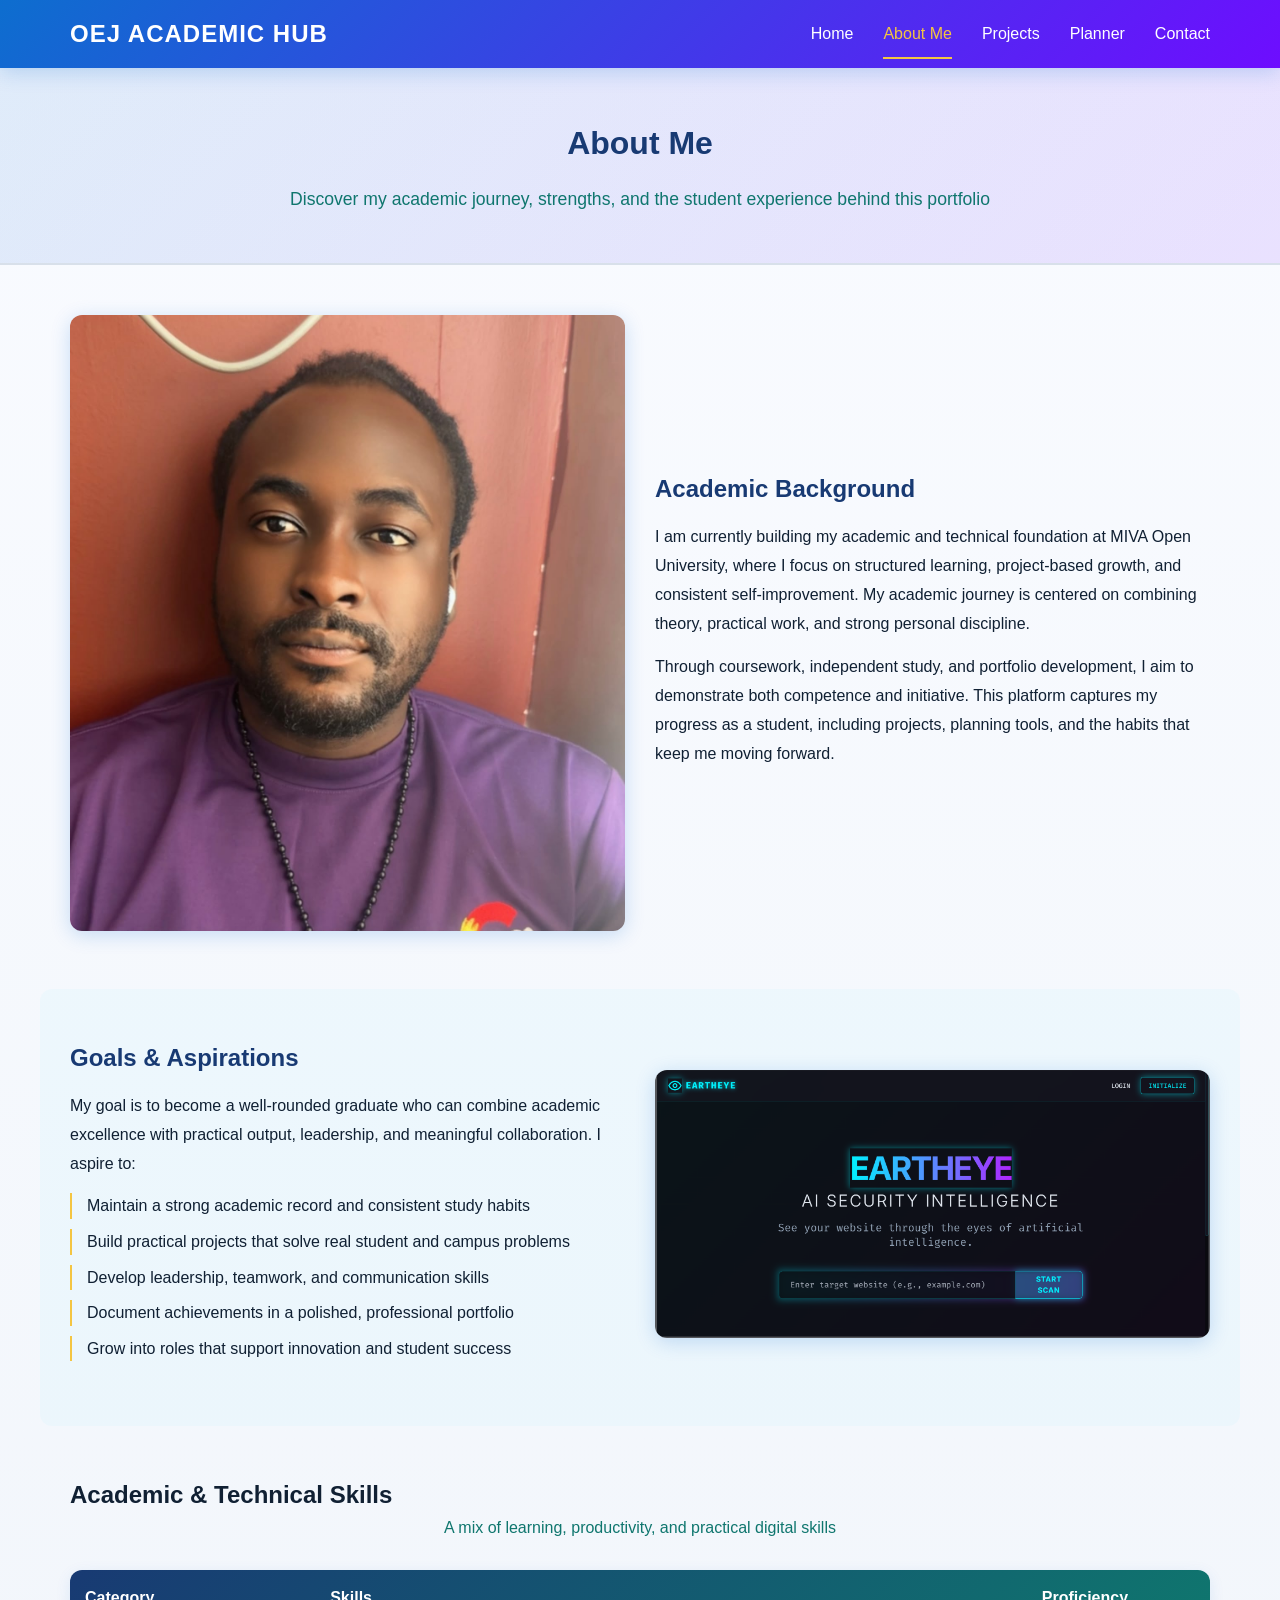
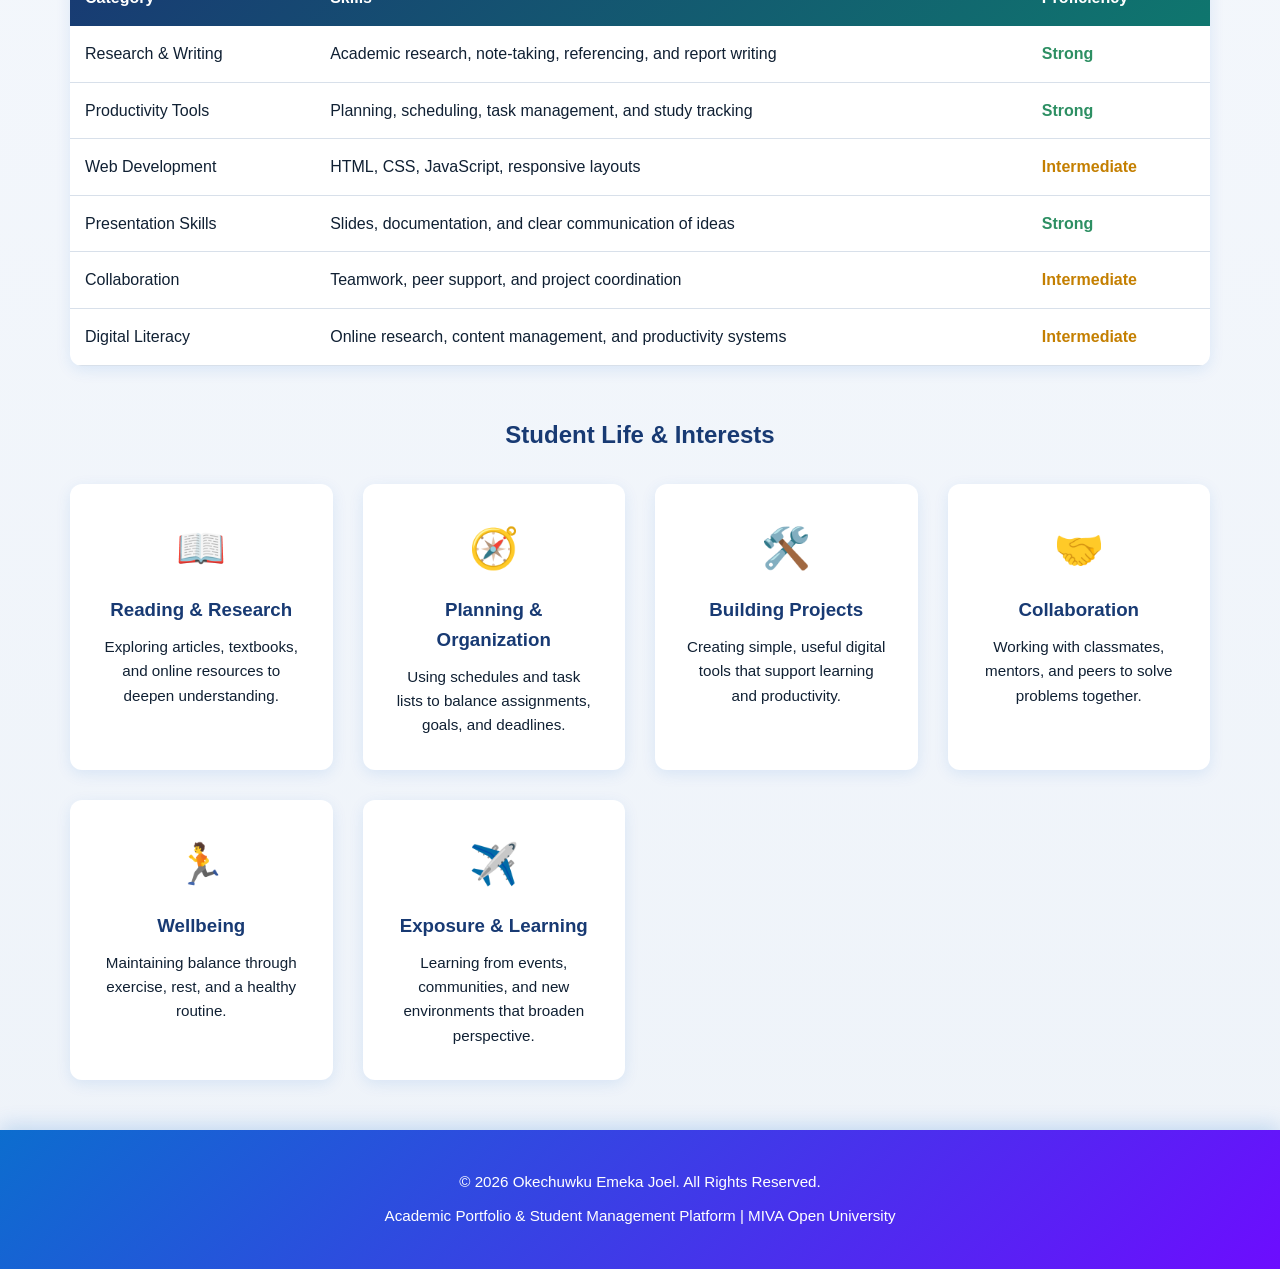
==== about.html @ 058bc2bf "Refactor portfolio into academic student hub" ====
<!DOCTYPE html>
<html lang="en">
<head>
    <!-- Meta tags for character encoding and viewport responsiveness -->
    <meta charset="UTF-8">
    <meta name="viewport" content="width=device-width, initial-scale=1.0">
    <title>About Me | Okechuwku Emeka Joel</title>
    
    <!-- Link to external CSS stylesheet -->
    <link rel="stylesheet" href="css/style.css">
</head>
<body>
    <!-- Navigation bar with links to all pages -->
    <nav class="navbar">
        <div class="nav-container">
            <!-- Logo/Brand name -->
            <div class="nav-logo">
                <a href="index.html">OEJ Academic Hub</a>
            </div>
            
            <!-- Navigation menu items -->
            <ul class="nav-menu">
                <li class="nav-item">
                    <a href="index.html" class="nav-link">Home</a>
                </li>
                <li class="nav-item">
                    <a href="about.html" class="nav-link active">About Me</a>
                </li>
                <li class="nav-item">
                    <a href="projects.html" class="nav-link">Projects</a>
                </li>
                <li class="nav-item">
                    <a href="planner.html" class="nav-link">Planner</a>
                </li>
                <li class="nav-item">
                    <a href="contact.html" class="nav-link">Contact</a>
                </li>
            </ul>
        </div>
    </nav>

    <!-- Main content area -->
    <main>
        <!-- Page title section -->
        <section class="page-header">
            <h1>About Me</h1>
            <p>Discover my academic journey, strengths, and the student experience behind this portfolio</p>
        </section>

        <!-- Educational background section -->
        <section class="about-section">
            <div class="about-container">
                <!-- Left column with image -->
                <div class="about-image-column">
                    <img src="Images/profile.jpg" alt="Okechuwku Emeka Joel" class="about-image">
                </div>
                
                <!-- Right column with text content -->
                <div class="about-text-column">
                    <h2>Academic Background</h2>
                    <p>
                        I am currently building my academic and technical foundation at MIVA Open University, 
                        where I focus on structured learning, project-based growth, and consistent self-improvement. 
                        My academic journey is centered on combining theory, practical work, and strong personal discipline.
                    </p>
                    <p>
                        Through coursework, independent study, and portfolio development, I aim to demonstrate both 
                        competence and initiative. This platform captures my progress as a student, including projects, 
                        planning tools, and the habits that keep me moving forward.
                    </p>
                </div>
            </div>
        </section>

        <!-- Career aspirations section -->
        <section class="about-section alternate">
            <div class="about-container">
                <div class="about-text-column">
                    <h2>Goals & Aspirations</h2>
                    <p>
                        My goal is to become a well-rounded graduate who can combine academic excellence with practical 
                        output, leadership, and meaningful collaboration. I aspire to:
                    </p>
                    <ul class="aspirations-list">
                        <li>Maintain a strong academic record and consistent study habits</li>
                        <li>Build practical projects that solve real student and campus problems</li>
                        <li>Develop leadership, teamwork, and communication skills</li>
                        <li>Document achievements in a polished, professional portfolio</li>
                        <li>Grow into roles that support innovation and student success</li>
                    </ul>
                </div>
                
                <div class="about-image-column">
                    <img src="Images/eartheye.jpg" alt="Portfolio and project focus" class="about-image">
                </div>
            </div>
        </section>

        <!-- Technical skills section with table -->
        <section class="skills-section">
            <h2>Academic & Technical Skills</h2>
            <p class="section-subtitle">A mix of learning, productivity, and practical digital skills</p>
            
            <!-- Skills table using semantic HTML -->
            <table class="skills-table">
                <thead>
                    <tr>
                        <th>Category</th>
                        <th>Skills</th>
                        <th>Proficiency</th>
                    </tr>
                </thead>
                <tbody>
                    <tr>
                        <td>Research & Writing</td>
                        <td>Academic research, note-taking, referencing, and report writing</td>
                        <td class="proficiency-advanced">Strong</td>
                    </tr>
                    <tr>
                        <td>Productivity Tools</td>
                        <td>Planning, scheduling, task management, and study tracking</td>
                        <td class="proficiency-advanced">Strong</td>
                    </tr>
                    <tr>
                        <td>Web Development</td>
                        <td>HTML, CSS, JavaScript, responsive layouts</td>
                        <td class="proficiency-intermediate">Intermediate</td>
                    </tr>
                    <tr>
                        <td>Presentation Skills</td>
                        <td>Slides, documentation, and clear communication of ideas</td>
                        <td class="proficiency-advanced">Strong</td>
                    </tr>
                    <tr>
                        <td>Collaboration</td>
                        <td>Teamwork, peer support, and project coordination</td>
                        <td class="proficiency-intermediate">Intermediate</td>
                    </tr>
                    <tr>
                        <td>Digital Literacy</td>
                        <td>Online research, content management, and productivity systems</td>
                        <td class="proficiency-intermediate">Intermediate</td>
                    </tr>
                </tbody>
            </table>
        </section>

        <!-- Hobbies and interests section -->
        <section class="hobbies-section">
            <h2>Student Life & Interests</h2>
            
            <div class="hobbies-grid">
                <div class="hobby-card">
                    <div class="hobby-icon">📖</div>
                    <h3>Reading & Research</h3>
                    <p>Exploring articles, textbooks, and online resources to deepen understanding.</p>
                </div>

                <div class="hobby-card">
                    <div class="hobby-icon">🧭</div>
                    <h3>Planning & Organization</h3>
                    <p>Using schedules and task lists to balance assignments, goals, and deadlines.</p>
                </div>

                <div class="hobby-card">
                    <div class="hobby-icon">🛠️</div>
                    <h3>Building Projects</h3>
                    <p>Creating simple, useful digital tools that support learning and productivity.</p>
                </div>

                <div class="hobby-card">
                    <div class="hobby-icon">🤝</div>
                    <h3>Collaboration</h3>
                    <p>Working with classmates, mentors, and peers to solve problems together.</p>
                </div>

                <div class="hobby-card">
                    <div class="hobby-icon">🏃</div>
                    <h3>Wellbeing</h3>
                    <p>Maintaining balance through exercise, rest, and a healthy routine.</p>
                </div>

                <div class="hobby-card">
                    <div class="hobby-icon">✈️</div>
                    <h3>Exposure & Learning</h3>
                    <p>Learning from events, communities, and new environments that broaden perspective.</p>
                </div>
            </div>
        </section>
    </main>

    <!-- Footer section with copyright information -->
    <footer>
        <p>&copy; 2026 Okechuwku Emeka Joel. All Rights Reserved.</p>
        <p>Academic Portfolio & Student Management Platform | MIVA Open University</p>
    </footer>
</body>
</html>
---- css/style.css ----
/* ============================================
   GLOBAL STYLES & CSS VARIABLES
   ============================================ */

/* Define custom CSS variables for consistent theming */
:root {
    /* Color scheme - Cool, futuristic light theme */
    --primary-color: #0066cc;        /* Bright cyber blue */
    --secondary-color: #00d4ff;      /* Cyan accent */
    --accent-color: #6600ff;         /* Purple accent */
    --dark-text: #1a1a2e;            /* Dark text color */
    --light-text: #ffffff;           /* Light text color */
    --light-bg: #f0f4f8;             /* Light background */
    --border-color: #e0e6ed;         /* Border color */
    --success-color: #00cc88;        /* Success green */
    --warning-color: #ff9900;        /* Warning orange */
    --error-color: #ff3333;          /* Error red */
    
    /* Typography */
    --font-primary: 'Segoe UI', Tahoma, Geneva, Verdana, sans-serif;
    --font-size-base: 16px;
    --font-size-lg: 24px;
    --font-size-xl: 32px;
    
    /* Spacing */
    --spacing-xs: 5px;
    --spacing-sm: 10px;
    --spacing-md: 15px;
    --spacing-lg: 30px;
    --spacing-xl: 50px;
    
    /* Border radius for modern look */
    --border-radius-sm: 4px;
    --border-radius-md: 8px;
    --border-radius-lg: 12px;
    
    /* Transitions for smooth animations */
    --transition: all 0.3s ease;
    --transition-fast: all 0.15s ease;
}

/* ============================================
   RESET & BASE STYLES
   ============================================ */

/* Remove default margins and padding */
* {
    margin: 0;
    padding: 0;
    box-sizing: border-box;
}

/* Body styling */
body {
    font-family: var(--font-primary);
    font-size: var(--font-size-base);
    line-height: 1.6;
    color: var(--dark-text);
    background-color: var(--light-bg);
}

/* Remove default link styling */
a {
    text-decoration: none;
    color: inherit;
}

/* List styling */
ul {
    list-style: none;
}

/* ============================================
   NAVIGATION BAR
   ============================================ */

/* Navigation bar container */
.navbar {
    background: linear-gradient(135deg, rgba(0, 102, 204, 0.95) 0%, rgba(102, 0, 255, 0.95) 100%);
    box-shadow: 0 4px 20px rgba(0, 102, 204, 0.2);
    position: sticky;
    top: 0;
    z-index: 100;
    transition: var(--transition);
}

/* Navigation inner container */
.nav-container {
    max-width: 1200px;
    margin: 0 auto;
    display: flex;
    justify-content: space-between;
    align-items: center;
    padding: var(--spacing-md) var(--spacing-lg);
}

/* Logo styling */
.nav-logo a {
    font-size: var(--font-size-lg);
    font-weight: 700;
    color: var(--light-text);
    text-transform: uppercase;
    letter-spacing: 1px;
    transition: var(--transition);
}

/* Logo hover effect */
.nav-logo a:hover {
    color: var(--secondary-color);
    text-shadow: 0 0 10px var(--secondary-color);
}

/* Navigation menu styling */
.nav-menu {
    display: flex;
    gap: var(--spacing-lg);
}

/* Navigation menu items */
.nav-item {
    position: relative;
}

/* Navigation links */
.nav-link {
    color: var(--light-text);
    font-weight: 500;
    transition: var(--transition);
    padding: var(--spacing-md) 0;
    border-bottom: 2px solid transparent;
}

/* Active navigation link */
.nav-link.active,
.nav-link:hover {
    color: var(--secondary-color);
    border-bottom-color: var(--secondary-color);
}

/* ============================================
   HERO SECTION
   ============================================ */

/* Hero section styling */
.hero {
    background: linear-gradient(135deg, rgba(0, 102, 204, 0.05) 0%, rgba(102, 0, 255, 0.05) 100%);
    padding: var(--spacing-xl) var(--spacing-lg);
    text-align: center;
    border-bottom: 2px solid var(--border-color);
}

/* Hero content wrapper */
.hero-content {
    max-width: 800px;
    margin: 0 auto;
    animation: fadeIn 0.8s ease;
}

/* Hero profile image */
.hero-image {
    width: 150px;
    height: 150px;
    border-radius: 50%;
    border: 4px solid var(--primary-color);
    margin-bottom: var(--spacing-lg);
    box-shadow: 0 0 30px rgba(0, 102, 204, 0.3);
    transition: var(--transition);
}

/* Hero image hover effect */
.hero-image:hover {
    transform: scale(1.05);
    box-shadow: 0 0 40px var(--secondary-color);
}

/* Hero title */
.hero-title {
    font-size: var(--font-size-xl);
    font-weight: 700;
    color: var(--primary-color);
    margin-bottom: var(--spacing-md);
    text-shadow: 0 2px 4px rgba(0, 0, 0, 0.1);
}

/* Hero subtitle */
.hero-subtitle {
    font-size: 1.2rem;
    color: var(--accent-color);
    margin-bottom: var(--spacing-md);
    font-weight: 600;
}

/* Hero motto */
.hero-motto {
    font-size: 1.1rem;
    color: var(--primary-color);
    font-style: italic;
    margin-bottom: var(--spacing-lg);
    padding: var(--spacing-md);
    border-left: 4px solid var(--secondary-color);
    background: rgba(0, 212, 255, 0.05);
    border-radius: var(--border-radius-md);
}

/* Hero biography */
.hero-bio {
    font-size: 1rem;
    color: var(--dark-text);
    margin-bottom: var(--spacing-lg);
    line-height: 1.8;
    max-width: 600px;
    margin-left: auto;
    margin-right: auto;
}

/* Call-to-action button */
.cta-button {
    display: inline-block;
    background: linear-gradient(135deg, var(--primary-color) 0%, var(--accent-color) 100%);
    color: var(--light-text);
    padding: var(--spacing-md) var(--spacing-lg);
    border-radius: var(--border-radius-lg);
    font-weight: 600;
    transition: var(--transition);
    box-shadow: 0 4px 15px rgba(0, 102, 204, 0.3);
    cursor: pointer;
    border: none;
}

/* Button hover effect */
.cta-button:hover {
    transform: translateY(-2px);
    box-shadow: 0 8px 25px rgba(0, 102, 204, 0.5);
}

/* ============================================
   HIGHLIGHTS SECTION
   ============================================ */

/* Highlights section */
.highlights {
    max-width: 1200px;
    margin: var(--spacing-xl) auto;
    padding: 0 var(--spacing-lg);
}

/* Highlights title */
.highlights h2 {
    text-align: center;
    font-size: var(--font-size-lg);
    color: var(--primary-color);
    margin-bottom: var(--spacing-lg);
}

/* Highlights grid layout */
.highlights-grid {
    display: grid;
    grid-template-columns: repeat(auto-fit, minmax(250px, 1fr));
    gap: var(--spacing-lg);
}

/* Highlight card styling */
.highlight-card {
    background: var(--light-text);
    padding: var(--spacing-lg);
    border-radius: var(--border-radius-lg);
    text-align: center;
    box-shadow: 0 4px 15px rgba(0, 102, 204, 0.1);
    transition: var(--transition);
    border: 1px solid var(--border-color);
}

/* Highlight card hover effect */
.highlight-card:hover {
    transform: translateY(-5px);
    box-shadow: 0 8px 30px rgba(0, 102, 204, 0.2);
    border-color: var(--secondary-color);
}

/* Highlight icon */
.highlight-icon {
    font-size: 3rem;
    margin-bottom: var(--spacing-md);
}

/* Highlight card heading */
.highlight-card h3 {
    color: var(--primary-color);
    margin-bottom: var(--spacing-sm);
    font-size: 1.1rem;
}

/* Highlight card paragraph */
.highlight-card p {
    color: var(--dark-text);
    font-size: 0.95rem;
    line-height: 1.6;
}

/* ============================================
   FEATURED PROJECT SECTION
   ============================================ */

/* Featured project section */
.featured-project {
    background: linear-gradient(135deg, rgba(0, 212, 255, 0.05) 0%, rgba(102, 0, 255, 0.05) 100%);
    padding: var(--spacing-xl) var(--spacing-lg);
    margin: var(--spacing-xl) 0;
    border-radius: var(--border-radius-lg);
}

/* Featured project heading */
.featured-project h2 {
    text-align: center;
    font-size: var(--font-size-lg);
    color: var(--primary-color);
    margin-bottom: var(--spacing-lg);
}

/* Featured content layout */
.featured-content {
    max-width: 1000px;
    margin: 0 auto;
    display: grid;
    grid-template-columns: 1fr 1fr;
    gap: var(--spacing-lg);
    align-items: center;
}

/* Featured image */
.featured-image {
    width: 100%;
    border-radius: var(--border-radius-lg);
    box-shadow: 0 4px 20px rgba(0, 102, 204, 0.2);
    transition: var(--transition);
}

/* Featured image hover effect */
.featured-image:hover {
    transform: scale(1.02);
}

/* Featured text content */
.featured-text h3 {
    font-size: 1.5rem;
    color: var(--primary-color);
    margin-bottom: var(--spacing-md);
}

/* Featured text paragraph */
.featured-text p {
    color: var(--dark-text);
    margin-bottom: var(--spacing-md);
    line-height: 1.8;
}

/* Project link button */
.project-link {
    display: inline-block;
    color: var(--primary-color);
    font-weight: 600;
    padding: var(--spacing-md) var(--spacing-lg);
    border: 2px solid var(--primary-color);
    border-radius: var(--border-radius-md);
    transition: var(--transition);
}

/* Project link hover effect */
.project-link:hover {
    background: var(--primary-color);
    color: var(--light-text);
}

/* ============================================
   PAGE HEADER SECTION
   ============================================ */

/* Page header styling */
.page-header {
    background: linear-gradient(135deg, rgba(0, 102, 204, 0.1) 0%, rgba(102, 0, 255, 0.1) 100%);
    padding: var(--spacing-xl) var(--spacing-lg);
    text-align: center;
    border-bottom: 2px solid var(--border-color);
    margin-bottom: var(--spacing-xl);
}

/* Page header title */
.page-header h1 {
    font-size: var(--font-size-xl);
    color: var(--primary-color);
    margin-bottom: var(--spacing-md);
}

/* Page header subtitle */
.page-header p {
    font-size: 1.1rem;
    color: var(--accent-color);
}

/* ============================================
   ABOUT SECTION
   ============================================ */

/* About section styling */
.about-section {
    max-width: 1200px;
    margin: var(--spacing-xl) auto;
    padding: 0 var(--spacing-lg);
}

/* Alternate about section styling */
.about-section.alternate {
    background: rgba(0, 212, 255, 0.03);
    padding: var(--spacing-xl) var(--spacing-lg);
    border-radius: var(--border-radius-lg);
}

/* About container layout */
.about-container {
    display: grid;
    grid-template-columns: 1fr 1fr;
    gap: var(--spacing-lg);
    align-items: center;
}

/* About text column */
.about-text-column h2 {
    font-size: var(--font-size-lg);
    color: var(--primary-color);
    margin-bottom: var(--spacing-md);
}

/* About text paragraph */
.about-text-column p {
    color: var(--dark-text);
    margin-bottom: var(--spacing-md);
    line-height: 1.8;
}

/* Aspirations list */
.aspirations-list {
    list-style-position: inside;
    margin: var(--spacing-md) 0;
}

/* Aspirations list item */
.aspirations-list li {
    color: var(--dark-text);
    margin-bottom: var(--spacing-sm);
    padding-left: var(--spacing-md);
    border-left: 2px solid var(--secondary-color);
    padding-left: var(--spacing-md);
}

/* About image column */
.about-image-column {
    text-align: center;
}

/* About images */
.about-image {
    max-width: 100%;
    border-radius: var(--border-radius-lg);
    box-shadow: 0 4px 20px rgba(0, 102, 204, 0.2);
}

/* ============================================
   SKILLS SECTION
   ============================================ */

/* Skills section */
.skills-section {
    max-width: 1200px;
    margin: var(--spacing-xl) auto;
    padding: 0 var(--spacing-lg);
}

/* Section subtitle */
.section-subtitle {
    text-align: center;
    color: var(--accent-color);
    margin-bottom: var(--spacing-lg);
}

/* Skills table styling */
.skills-table {
    width: 100%;
    border-collapse: collapse;
    background: var(--light-text);
    border-radius: var(--border-radius-lg);
    overflow: hidden;
    box-shadow: 0 4px 15px rgba(0, 102, 204, 0.1);
}

/* Table header */
.skills-table thead {
    background: linear-gradient(135deg, var(--primary-color) 0%, var(--accent-color) 100%);
    color: var(--light-text);
}

/* Table header cells */
.skills-table th {
    padding: var(--spacing-md);
    text-align: left;
    font-weight: 600;
}

/* Table data cells */
.skills-table td {
    padding: var(--spacing-md);
    border-bottom: 1px solid var(--border-color);
}

/* Table rows hover effect */
.skills-table tbody tr:hover {
    background: rgba(0, 212, 255, 0.05);
}

/* Proficiency labels */
.proficiency-advanced {
    color: var(--success-color);
    font-weight: 600;
}

.proficiency-intermediate {
    color: var(--warning-color);
    font-weight: 600;
}

/* ============================================
   HOBBIES SECTION
   ============================================ */

/* Hobbies section */
.hobbies-section {
    max-width: 1200px;
    margin: var(--spacing-xl) auto;
    padding: 0 var(--spacing-lg);
}

/* Hobbies section heading */
.hobbies-section h2 {
    text-align: center;
    font-size: var(--font-size-lg);
    color: var(--primary-color);
    margin-bottom: var(--spacing-lg);
}

/* Hobbies grid layout */
.hobbies-grid {
    display: grid;
    grid-template-columns: repeat(auto-fit, minmax(250px, 1fr));
    gap: var(--spacing-lg);
}

/* Hobby card styling */
.hobby-card {
    background: var(--light-text);
    padding: var(--spacing-lg);
    border-radius: var(--border-radius-lg);
    text-align: center;
    box-shadow: 0 4px 15px rgba(0, 102, 204, 0.1);
    transition: var(--transition);
    border: 2px solid transparent;
}

/* Hobby card hover effect */
.hobby-card:hover {
    border-color: var(--secondary-color);
    box-shadow: 0 8px 25px rgba(0, 212, 255, 0.2);
    transform: translateY(-3px);
}

/* Hobby icon */
.hobby-icon {
    font-size: 2.5rem;
    margin-bottom: var(--spacing-md);
}

/* Hobby card heading */
.hobby-card h3 {
    color: var(--primary-color);
    margin-bottom: var(--spacing-sm);
}

/* Hobby card text */
.hobby-card p {
    color: var(--dark-text);
    font-size: 0.95rem;
}

/* ============================================
   PROJECTS SECTION
   ============================================ */

/* Projects section */
.projects-section {
    max-width: 1200px;
    margin: var(--spacing-xl) auto;
    padding: 0 var(--spacing-lg);
}

/* Projects container */
.projects-container {
    display: grid;
    grid-template-columns: repeat(auto-fit, minmax(350px, 1fr));
    gap: var(--spacing-lg);
}

/* Project card styling */
.project-card {
    background: var(--light-text);
    border-radius: var(--border-radius-lg);
    overflow: hidden;
    box-shadow: 0 4px 15px rgba(0, 102, 204, 0.1);
    transition: var(--transition);
    border: 1px solid var(--border-color);
}

/* Project card hover effect */
.project-card:hover {
    transform: translateY(-8px);
    box-shadow: 0 12px 30px rgba(0, 102, 204, 0.2);
}

/* Project image wrapper */
.project-image-wrapper {
    position: relative;
    overflow: hidden;
    height: 250px;
}

/* Project image */
.project-image {
    width: 100%;
    height: 100%;
    object-fit: cover;
    transition: var(--transition);
}

/* Project card hover image effect */
.project-card:hover .project-image {
    transform: scale(1.08);
}

/* Project overlay on hover */
.project-overlay {
    position: absolute;
    top: 0;
    left: 0;
    width: 100%;
    height: 100%;
    background: rgba(0, 102, 204, 0.85);
    display: flex;
    align-items: center;
    justify-content: center;
    opacity: 0;
    transition: var(--transition);
}

/* Project card hover overlay effect */
.project-card:hover .project-overlay {
    opacity: 1;
}

/* Project visit button */
.project-visit-btn {
    background: var(--secondary-color);
    color: var(--dark-text);
    padding: var(--spacing-md) var(--spacing-lg);
    border-radius: var(--border-radius-md);
    font-weight: 600;
    transition: var(--transition);
}

/* Project visit button hover */
.project-visit-btn:hover {
    background: var(--light-text);
}

/* Project content */
.project-content {
    padding: var(--spacing-lg);
}

/* Project heading */
.project-content h3 {
    color: var(--primary-color);
    margin-bottom: var(--spacing-sm);
    font-size: 1.2rem;
}

/* Project category */
.project-category {
    color: var(--accent-color);
    font-size: 0.85rem;
    margin-bottom: var(--spacing-md);
    font-weight: 600;
}

/* Project description */
.project-description {
    color: var(--dark-text);
    margin-bottom: var(--spacing-md);
    line-height: 1.6;
    font-size: 0.95rem;
}

/* Project tech tags container */
.project-tech {
    display: flex;
    flex-wrap: wrap;
    gap: var(--spacing-sm);
    margin-bottom: var(--spacing-md);
}

/* Tech tag styling */
.tech-tag {
    background: rgba(0, 102, 204, 0.1);
    color: var(--primary-color);
    padding: var(--spacing-xs) var(--spacing-sm);
    border-radius: var(--border-radius-sm);
    font-size: 0.8rem;
    border: 1px solid rgba(0, 102, 204, 0.2);
}

/* Project links container */
.project-links {
    display: flex;
    gap: var(--spacing-md);
}

/* Project link button */
.project-link-btn {
    flex: 1;
    text-align: center;
    padding: var(--spacing-md);
    background: var(--primary-color);
    color: var(--light-text);
    border-radius: var(--border-radius-md);
    font-weight: 600;
    transition: var(--transition);
    border: 2px solid var(--primary-color);
}

/* Project link button hover */
.project-link-btn:hover {
    background: transparent;
    color: var(--primary-color);
}

/* Secondary project link button */
.project-link-btn.secondary {
    background: transparent;
    color: var(--primary-color);
    border-color: var(--primary-color);
}

/* Secondary project link button hover */
.project-link-btn.secondary:hover {
    background: var(--primary-color);
    color: var(--light-text);
}

/* ============================================
   PROJECT STATS SECTION
   ============================================ */

/* Project stats section */
.project-stats {
    max-width: 1200px;
    margin: var(--spacing-xl) auto;
    padding: var(--spacing-xl) var(--spacing-lg);
    background: linear-gradient(135deg, rgba(0, 102, 204, 0.05) 0%, rgba(102, 0, 255, 0.05) 100%);
    border-radius: var(--border-radius-lg);
}

/* Project stats heading */
.project-stats h2 {
    text-align: center;
    color: var(--primary-color);
    margin-bottom: var(--spacing-lg);
}

/* Stats grid */
.stats-grid {
    display: grid;
    grid-template-columns: repeat(auto-fit, minmax(200px, 1fr));
    gap: var(--spacing-lg);
}

/* Stat box styling */
.stat-box {
    background: var(--light-text);
    padding: var(--spacing-lg);
    border-radius: var(--border-radius-lg);
    text-align: center;
    box-shadow: 0 4px 15px rgba(0, 102, 204, 0.1);
    transition: var(--transition);
}

/* Stat box hover effect */
.stat-box:hover {
    transform: translateY(-5px);
    box-shadow: 0 8px 25px rgba(0, 102, 204, 0.2);
}

/* Stat number */
.stat-box h3 {
    font-size: var(--font-size-lg);
    color: var(--primary-color);
    margin-bottom: var(--spacing-md);
}

/* Stat label */
.stat-box p {
    color: var(--dark-text);
    font-weight: 600;
}

/* ============================================
   PLANNER SECTION
   ============================================ */

/* Planner section */
.planner-section {
    max-width: 1200px;
    margin: var(--spacing-xl) auto;
    padding: 0 var(--spacing-lg);
}

/* Planner container */
.planner-container {
    display: grid;
    grid-template-columns: 1fr 1fr;
    gap: var(--spacing-lg);
}

/* Task input container */
.task-input-container {
    background: var(--light-text);
    padding: var(--spacing-lg);
    border-radius: var(--border-radius-lg);
    box-shadow: 0 4px 15px rgba(0, 102, 204, 0.1);
}

/* Task form styling */
.task-form {
    display: flex;
    flex-direction: column;
}

/* Form group */
.form-group {
    margin-bottom: var(--spacing-lg);
}

/* Form label */
.form-group label {
    display: block;
    margin-bottom: var(--spacing-sm);
    font-weight: 600;
    color: var(--primary-color);
}

/* Form input fields */
.form-group input,
.form-group textarea,
.form-group select {
    width: 100%;
    padding: var(--spacing-md);
    border: 1px solid var(--border-color);
    border-radius: var(--border-radius-md);
    font-family: var(--font-primary);
    font-size: var(--font-size-base);
    transition: var(--transition);
}

/* Form field focus effect */
.form-group input:focus,
.form-group textarea:focus,
.form-group select:focus {
    outline: none;
    border-color: var(--primary-color);
    box-shadow: 0 0 0 3px rgba(0, 102, 204, 0.1);
}

/* Add task button */
.add-task-btn {
    background: linear-gradient(135deg, var(--primary-color) 0%, var(--accent-color) 100%);
    color: var(--light-text);
    padding: var(--spacing-md) var(--spacing-lg);
    border: none;
    border-radius: var(--border-radius-md);
    font-weight: 600;
    cursor: pointer;
    transition: var(--transition);
}

/* Add task button hover */
.add-task-btn:hover {
    transform: translateY(-2px);
    box-shadow: 0 4px 15px rgba(0, 102, 204, 0.3);
}

/* Planner stats */
.planner-stats {
    display: grid;
    grid-template-columns: 1fr;
    gap: var(--spacing-md);
}

/* Stat item */
.stat-item {
    background: var(--light-text);
    padding: var(--spacing-md) var(--spacing-lg);
    border-radius: var(--border-radius-md);
    display: flex;
    justify-content: space-between;
    align-items: center;
    box-shadow: 0 2px 10px rgba(0, 102, 204, 0.1);
}

/* Stat label */
.stat-label {
    color: var(--dark-text);
    font-weight: 600;
}

/* Stat value */
.stat-value {
    color: var(--primary-color);
    font-size: 1.3rem;
    font-weight: 700;
}

/* Clear all button */
.clear-all-btn {
    background: var(--error-color);
    color: var(--light-text);
    padding: var(--spacing-md);
    border: none;
    border-radius: var(--border-radius-md);
    font-weight: 600;
    cursor: pointer;
    transition: var(--transition);
}

/* Clear all button hover */
.clear-all-btn:hover {
    background: #cc0000;
}

/* Tasks list container */
.tasks-list-container {
    grid-column: 1 / -1;
    background: var(--light-text);
    padding: var(--spacing-lg);
    border-radius: var(--border-radius-lg);
    box-shadow: 0 4px 15px rgba(0, 102, 204, 0.1);
}

/* Filter buttons */
.filter-buttons {
    display: flex;
    gap: var(--spacing-md);
    margin-bottom: var(--spacing-lg);
}

/* Filter button */
.filter-btn {
    padding: var(--spacing-md) var(--spacing-lg);
    background: transparent;
    border: 2px solid var(--border-color);
    border-radius: var(--border-radius-md);
    cursor: pointer;
    transition: var(--transition);
    color: var(--dark-text);
    font-weight: 600;
}

/* Active filter button */
.filter-btn.active {
    background: var(--primary-color);
    border-color: var(--primary-color);
    color: var(--light-text);
}

/* Task list */
.task-list {
    list-style: none;
}

/* Task item styling */
.task-item {
    background: rgba(0, 212, 255, 0.03);
    padding: var(--spacing-md);
    margin-bottom: var(--spacing-md);
    border-left: 4px solid var(--secondary-color);
    border-radius: var(--border-radius-md);
    display: flex;
    justify-content: space-between;
    align-items: center;
    transition: var(--transition);
}

/* Task item hover effect */
.task-item:hover {
    box-shadow: 0 2px 8px rgba(0, 102, 204, 0.1);
}

/* Task item content */
.task-item-content {
    flex: 1;
}

/* Task item title */
.task-item-title {
    font-weight: 600;
    color: var(--dark-text);
    margin-bottom: var(--spacing-xs);
}

/* Task item completed style */
.task-item.completed .task-item-title {
    text-decoration: line-through;
    color: var(--success-color);
}

/* Task item due date */
.task-item-due {
    font-size: 0.85rem;
    color: var(--accent-color);
}

/* Task item priority */
.task-priority {
    display: inline-block;
    padding: var(--spacing-xs) var(--spacing-sm);
    border-radius: var(--border-radius-sm);
    font-size: 0.75rem;
    font-weight: 600;
    margin-right: var(--spacing-sm);
}

/* High priority */
.task-priority.high {
    background: rgba(255, 51, 51, 0.2);
    color: var(--error-color);
}

/* Medium priority */
.task-priority.medium {
    background: rgba(255, 153, 0, 0.2);
    color: var(--warning-color);
}

/* Low priority */
.task-priority.low {
    background: rgba(0, 204, 136, 0.2);
    color: var(--success-color);
}

/* Task buttons */
.task-buttons {
    display: flex;
    gap: var(--spacing-md);
}

/* Task action button */
.task-btn {
    padding: var(--spacing-sm) var(--spacing-md);
    border: none;
    border-radius: var(--border-radius-sm);
    cursor: pointer;
    font-weight: 600;
    transition: var(--transition);
    font-size: 0.85rem;
}

/* Complete button */
.complete-btn {
    background: var(--success-color);
    color: var(--light-text);
}

.complete-btn:hover {
    background: #00aa66;
}

/* Delete button */
.delete-btn {
    background: var(--error-color);
    color: var(--light-text);
}

.delete-btn:hover {
    background: #cc0000;
}

/* Empty state message */
.empty-state {
    text-align: center;
    padding: var(--spacing-xl);
    color: var(--accent-color);
    font-size: 1.1rem;
}

/* Planner tips section */
.planner-tips {
    max-width: 1200px;
    margin: var(--spacing-xl) auto;
    padding: var(--spacing-lg);
}

/* Tips list */
.tips-list {
    display: grid;
    grid-template-columns: repeat(auto-fit, minmax(250px, 1fr));
    gap: var(--spacing-lg);
}

/* Tips list item */
.tips-list li {
    background: var(--light-text);
    padding: var(--spacing-lg);
    border-radius: var(--border-radius-lg);
    border-left: 4px solid var(--secondary-color);
    box-shadow: 0 2px 10px rgba(0, 102, 204, 0.1);
}

/* Tips list item strong */
.tips-list li strong {
    color: var(--primary-color);
}

/* ============================================
   CONTACT SECTION
   ============================================ */

/* Contact section */
.contact-section {
    max-width: 1200px;
    margin: var(--spacing-xl) auto;
    padding: 0 var(--spacing-lg);
}

/* Contact container */
.contact-container {
    display: grid;
    grid-template-columns: 2fr 1fr;
    gap: var(--spacing-lg);
}

/* Contact form wrapper */
.contact-form-wrapper {
    background: var(--light-text);
    padding: var(--spacing-lg);
    border-radius: var(--border-radius-lg);
    box-shadow: 0 4px 15px rgba(0, 102, 204, 0.1);
}

/* Contact form heading */
.contact-form-wrapper h2 {
    color: var(--primary-color);
    margin-bottom: var(--spacing-lg);
}

/* Contact form */
.contact-form {
    display: flex;
    flex-direction: column;
}

/* Submit button */
.submit-btn {
    background: linear-gradient(135deg, var(--primary-color) 0%, var(--accent-color) 100%);
    color: var(--light-text);
    padding: var(--spacing-md) var(--spacing-lg);
    border: none;
    border-radius: var(--border-radius-md);
    font-weight: 600;
    cursor: pointer;
    transition: var(--transition);
}

/* Submit button hover */
.submit-btn:hover {
    transform: translateY(-2px);
    box-shadow: 0 4px 15px rgba(0, 102, 204, 0.3);
}

/* Error message */
.error-message {
    color: var(--error-color);
    font-size: 0.8rem;
    margin-top: var(--spacing-xs);
    display: none;
}

/* Show error message */
.error-message.show {
    display: block;
}

/* Success message */
.success-message {
    background: rgba(0, 204, 136, 0.1);
    color: var(--success-color);
    padding: var(--spacing-md);
    border-radius: var(--border-radius-md);
    margin-top: var(--spacing-lg);
    border-left: 4px solid var(--success-color);
    font-weight: 600;
}

/* Contact info */
.contact-info {
    background: var(--light-text);
    padding: var(--spacing-lg);
    border-radius: var(--border-radius-lg);
    box-shadow: 0 4px 15px rgba(0, 102, 204, 0.1);
    height: fit-content;
}

/* Contact info heading */
.contact-info h2 {
    color: var(--primary-color);
    margin-bottom: var(--spacing-lg);
}

/* Contact item */
.contact-item {
    margin-bottom: var(--spacing-lg);
}

/* Contact item heading */
.contact-item h3 {
    color: var(--primary-color);
    margin-bottom: var(--spacing-sm);
}

/* Contact item paragraph */
.contact-item p {
    color: var(--dark-text);
    line-height: 1.6;
}

/* Contact item link */
.contact-item a {
    color: var(--primary-color);
    transition: var(--transition);
}

/* Contact item link hover */
.contact-item a:hover {
    color: var(--secondary-color);
}

/* Social links */
.social-links {
    display: flex;
    gap: var(--spacing-md);
}

/* Social link button */
.social-link {
    display: inline-block;
    padding: var(--spacing-md) var(--spacing-lg);
    background: rgba(0, 102, 204, 0.1);
    color: var(--primary-color);
    border-radius: var(--border-radius-md);
    transition: var(--transition);
    border: 1px solid rgba(0, 102, 204, 0.2);
}

/* Social link hover effect */
.social-link:hover {
    background: var(--primary-color);
    color: var(--light-text);
}

/* Response time styling */
.response-time {
    background: linear-gradient(135deg, rgba(0, 212, 255, 0.05) 0%, rgba(102, 0, 255, 0.05) 100%);
    padding: var(--spacing-md);
    border-radius: var(--border-radius-md);
    border-left: 4px solid var(--secondary-color);
}

/* ============================================
   FAQ SECTION
   ============================================ */

/* FAQ section */
.faq-section {
    max-width: 1200px;
    margin: var(--spacing-xl) auto;
    padding: var(--spacing-xl) var(--spacing-lg);
}

/* FAQ heading */
.faq-section h2 {
    text-align: center;
    color: var(--primary-color);
    margin-bottom: var(--spacing-lg);
    font-size: var(--font-size-lg);
}

/* FAQ container */
.faq-container {
    display: grid;
    grid-template-columns: repeat(auto-fit, minmax(300px, 1fr));
    gap: var(--spacing-lg);
}

/* FAQ item styling */
.faq-item {
    background: var(--light-text);
    padding: var(--spacing-lg);
    border-radius: var(--border-radius-lg);
    box-shadow: 0 4px 15px rgba(0, 102, 204, 0.1);
    transition: var(--transition);
}

/* FAQ item hover effect */
.faq-item:hover {
    box-shadow: 0 8px 25px rgba(0, 102, 204, 0.2);
    transform: translateY(-3px);
}

/* FAQ item heading */
.faq-item h3 {
    color: var(--primary-color);
    margin-bottom: var(--spacing-md);
}

/* FAQ item paragraph */
.faq-item p {
    color: var(--dark-text);
    line-height: 1.8;
}

/* ============================================
   FOOTER
   ============================================ */

/* Footer styling */
footer {
    background: linear-gradient(135deg, rgba(0, 102, 204, 0.95) 0%, rgba(102, 0, 255, 0.95) 100%);
    color: var(--light-text);
    text-align: center;
    padding: var(--spacing-lg);
    margin-top: var(--spacing-xl);
    box-shadow: 0 -4px 20px rgba(0, 102, 204, 0.2);
}

/* Footer paragraph */
footer p {
    margin: var(--spacing-sm) 0;
    font-size: 0.95rem;
}

/* ============================================
   ANIMATIONS
   ============================================ */

/* Fade in animation */
@keyframes fadeIn {
    from {
        opacity: 0;
        transform: translateY(20px);
    }
    to {
        opacity: 1;
        transform: translateY(0);
    }
}

/* Slide in animation */
@keyframes slideIn {
    from {
        opacity: 0;
        transform: translateX(-20px);
    }
    to {
        opacity: 1;
        transform: translateX(0);
    }
}

/* ============================================
   RESPONSIVE DESIGN
   ============================================ */

/* Tablets and smaller screens */
@media (max-width: 768px) {
    /* Navigation menu stack vertically */
    .nav-menu {
        flex-direction: column;
        gap: var(--spacing-md);
    }
    
    /* Hero section adjust */
    .hero-title {
        font-size: 2rem;
    }
    
    /* About container single column */
    .about-container {
        grid-template-columns: 1fr;
    }
    
    /* Contact container single column */
    .contact-container {
        grid-template-columns: 1fr;
    }
    
    /* Planner container single column */
    .planner-container {
        grid-template-columns: 1fr;
    }
    
    /* Featured content single column */
    .featured-content {
        grid-template-columns: 1fr;
    }
    
    /* Table responsive */
    .skills-table {
        font-size: 0.9rem;
    }
    
    .skills-table th,
    .skills-table td {
        padding: var(--spacing-sm);
    }
}

/* Mobile phones */
@media (max-width: 480px) {
    /* Global spacing adjustment */
    :root {
        --spacing-lg: 20px;
        --spacing-xl: 30px;
        --font-size-lg: 20px;
        --font-size-xl: 24px;
    }
    
    /* Navigation container adjust */
    .nav-container {
        flex-direction: column;
        gap: var(--spacing-md);
    }
    
    /* Page header adjust */
    .page-header {
        padding: var(--spacing-lg);
    }
    
    /* Hero image smaller */
    .hero-image {
        width: 100px;
        height: 100px;
    }
    
    /* Grid single column on mobile */
    .highlights-grid,
    .hobbies-grid,
    .projects-container,
    .stats-grid,
    .faq-container {
        grid-template-columns: 1fr;
    }
    
    /* Filter buttons stack */
    .filter-buttons {
        flex-direction: column;
    }
    
    /* Task buttons adjust */
    .task-buttons {
        flex-direction: column;
    }
    
    /* Social links single column */
    .social-links {
        flex-direction: column;
    }
    
    .social-link {
        width: 100%;
        text-align: center;
    }
}

/* ============================================
   ACADEMIC PORTFOLIO OVERRIDES
   ============================================ */

:root {
    --primary-color: #183a73;
    --secondary-color: #f4c542;
    --accent-color: #0f766e;
    --dark-text: #102033;
    --light-text: #ffffff;
    --light-bg: #f6f8fb;
    --border-color: #d8e0ea;
    --success-color: #2d8f63;
    --warning-color: #c47f00;
    --error-color: #c24141;
}

body {
    background: linear-gradient(180deg, #f9fbff 0%, #eef3f9 100%);
}

.task-status {
    display: inline-block;
    margin-top: var(--spacing-sm);
    padding: 4px 10px;
    border-radius: 999px;
    font-size: 0.78rem;
    font-weight: 700;
    letter-spacing: 0.02em;
    text-transform: uppercase;
}

.task-status.soon {
    background: rgba(244, 197, 66, 0.18);
    color: #9a6700;
}

.task-status.today {
    background: rgba(45, 143, 99, 0.16);
    color: var(--success-color);
}

.task-status.overdue {
    background: rgba(194, 65, 65, 0.14);
    color: var(--error-color);
}

.task-item.completed .task-status {
    opacity: 0.75;
}
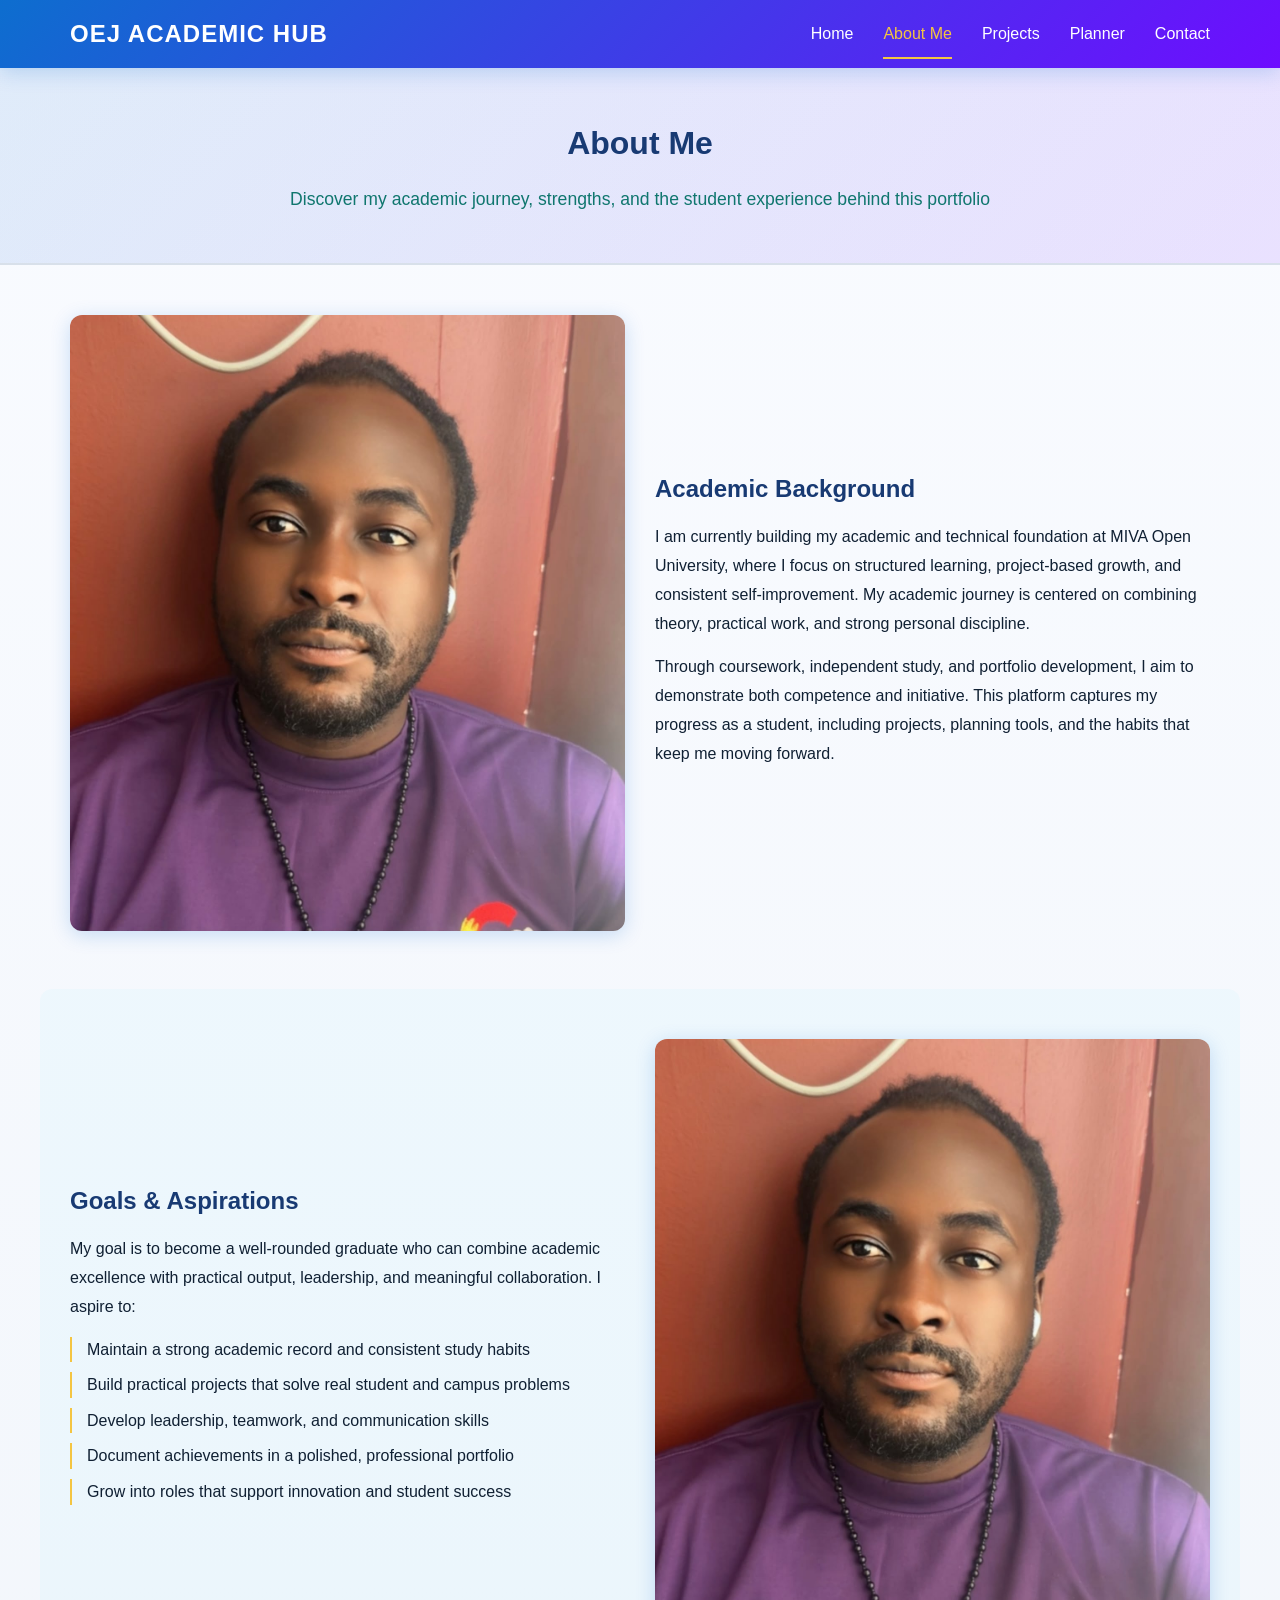
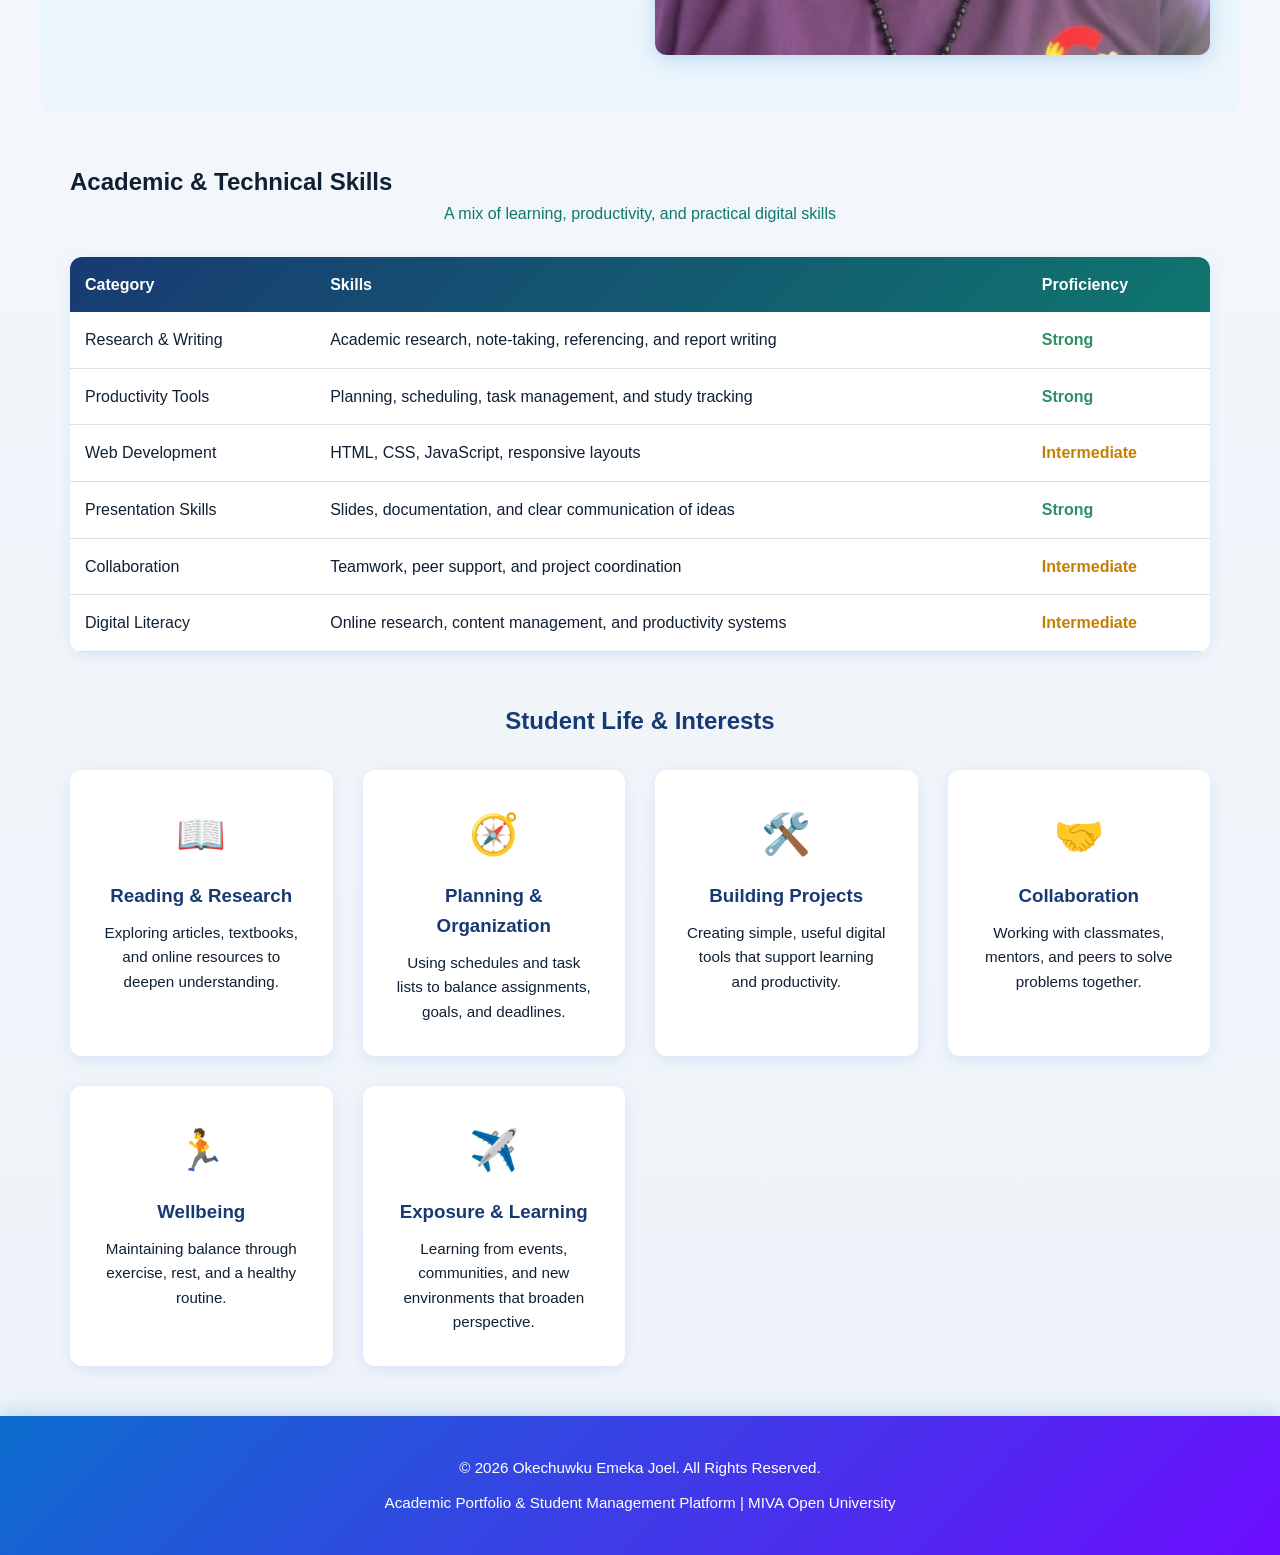
==== commit 7d111249: "Restrict Eartheye image to project card" ====
--- a/about.html
+++ b/about.html
@@ -91,7 +91,7 @@
                 </div>
                 
                 <div class="about-image-column">
-                    <img src="Images/eartheye.jpg" alt="Portfolio and project focus" class="about-image">
+                    <img src="Images/profile.jpg" alt="Portfolio and personal profile" class="about-image">
                 </div>
             </div>
         </section>
--- a/css/style.css
+++ b/css/style.css
@@ -775,6 +775,10 @@
     border-radius: var(--border-radius-lg);
 }
 
+.project-stats + .highlights {
+    margin-top: 0;
+}
+
 /* Project stats heading */
 .project-stats h2 {
     text-align: center;
@@ -816,6 +820,11 @@
 .stat-box p {
     color: var(--dark-text);
     font-weight: 600;
+}
+
+.project-stats .stat-box p {
+    font-weight: 500;
+    margin-top: var(--spacing-sm);
 }
 
 /* ============================================
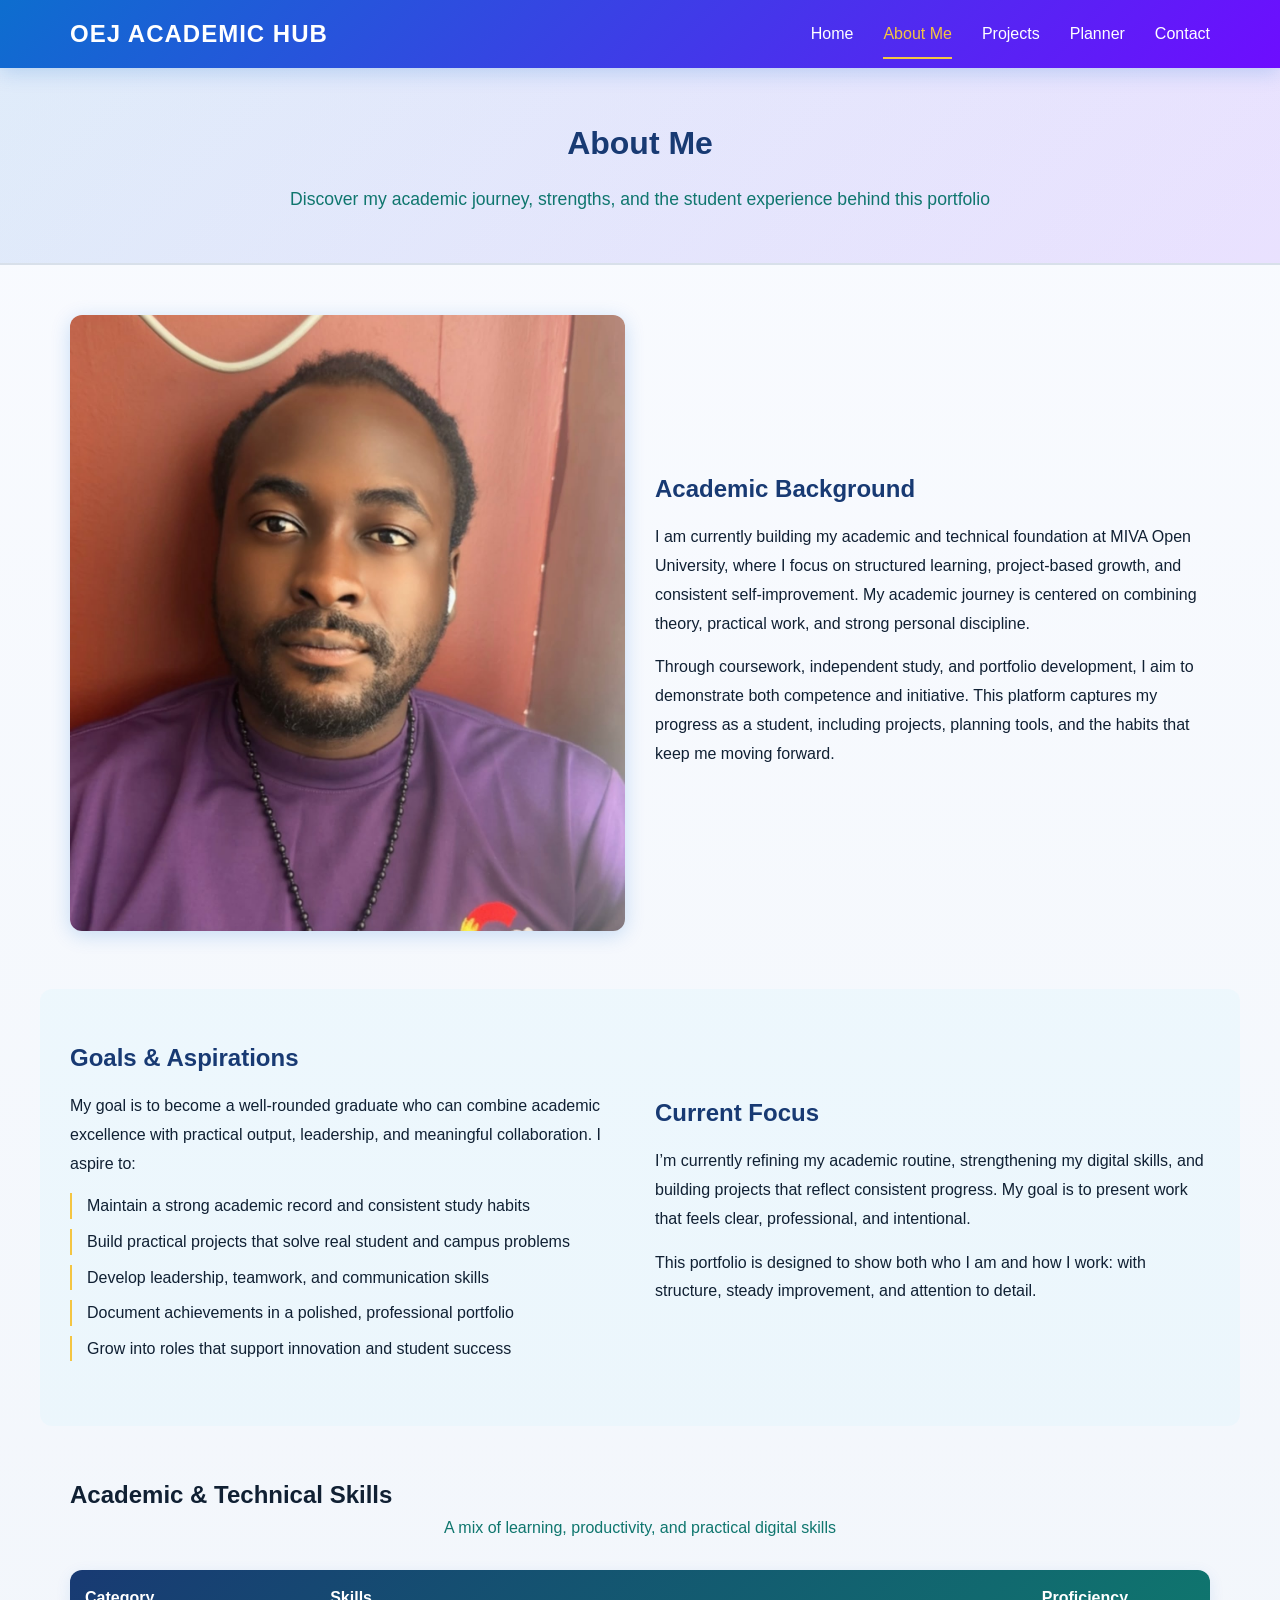
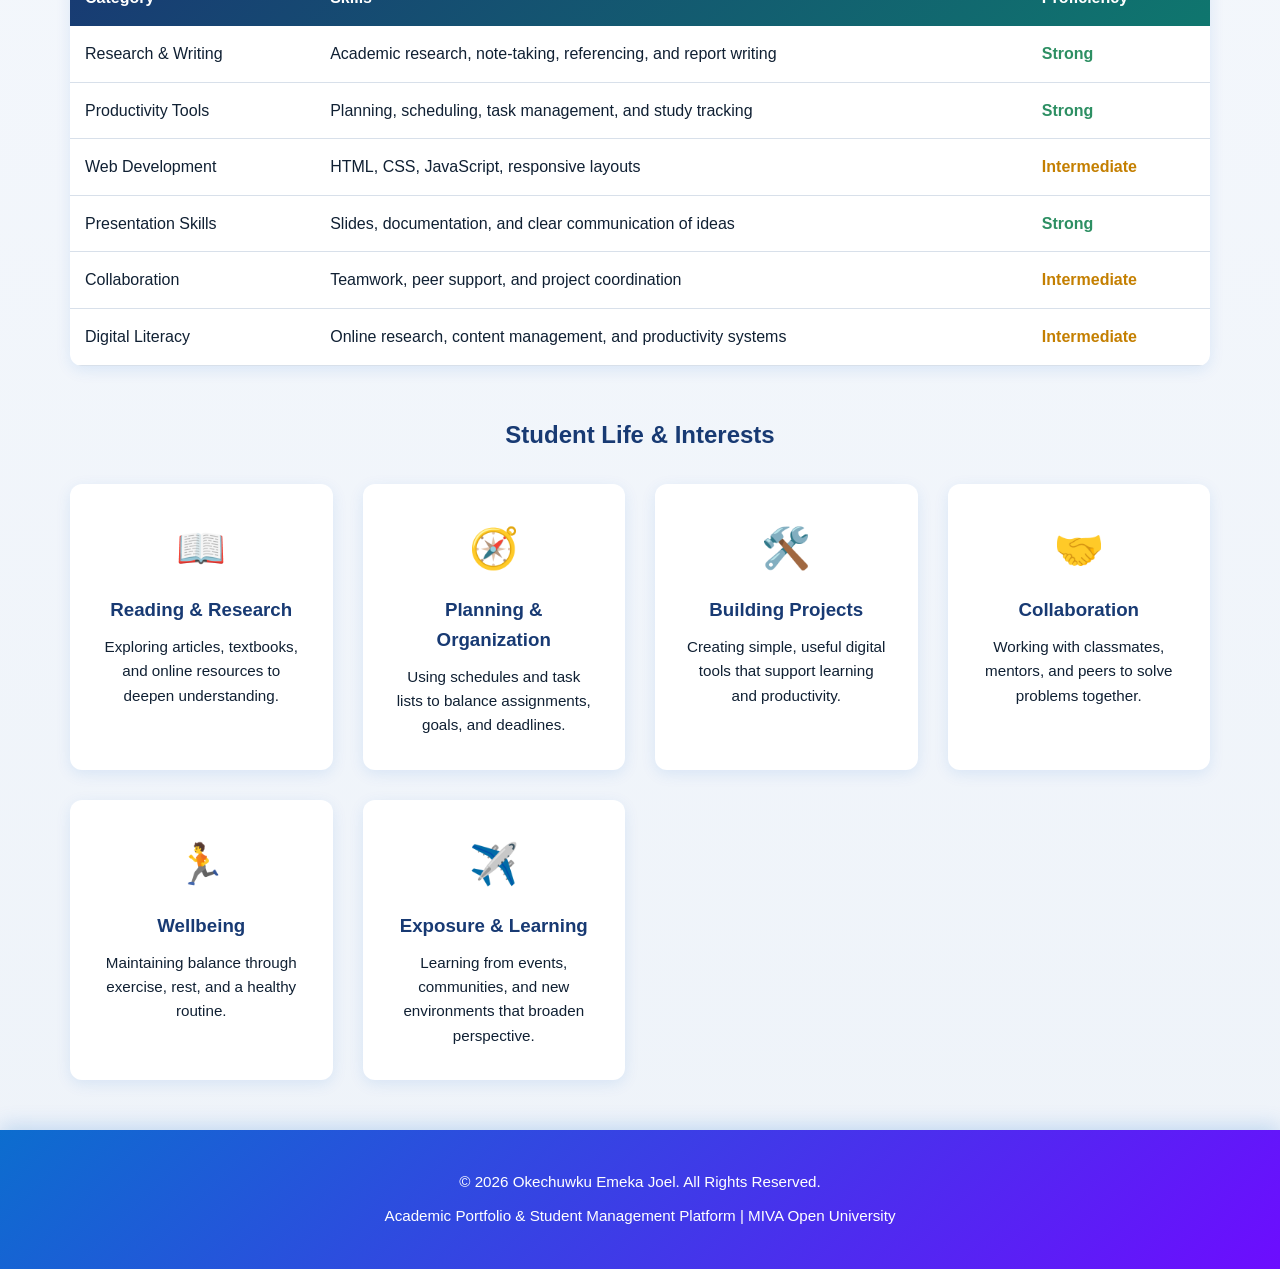
==== commit 23df6310: "Remove duplicate about image and planner image" ====
--- a/about.html
+++ b/about.html
@@ -90,8 +90,16 @@
                     </ul>
                 </div>
                 
-                <div class="about-image-column">
-                    <img src="Images/profile.jpg" alt="Portfolio and personal profile" class="about-image">
+                <div class="about-text-column">
+                    <h2>Current Focus</h2>
+                    <p>
+                        I’m currently refining my academic routine, strengthening my digital skills, and building projects that
+                        reflect consistent progress. My goal is to present work that feels clear, professional, and intentional.
+                    </p>
+                    <p>
+                        This portfolio is designed to show both who I am and how I work: with structure, steady improvement, and
+                        attention to detail.
+                    </p>
                 </div>
             </div>
         </section>
--- a/css/style.css
+++ b/css/style.css
@@ -1214,6 +1214,7 @@
 
 /* Success message */
 .success-message {
+    display: none;
     background: rgba(0, 204, 136, 0.1);
     color: var(--success-color);
     padding: var(--spacing-md);
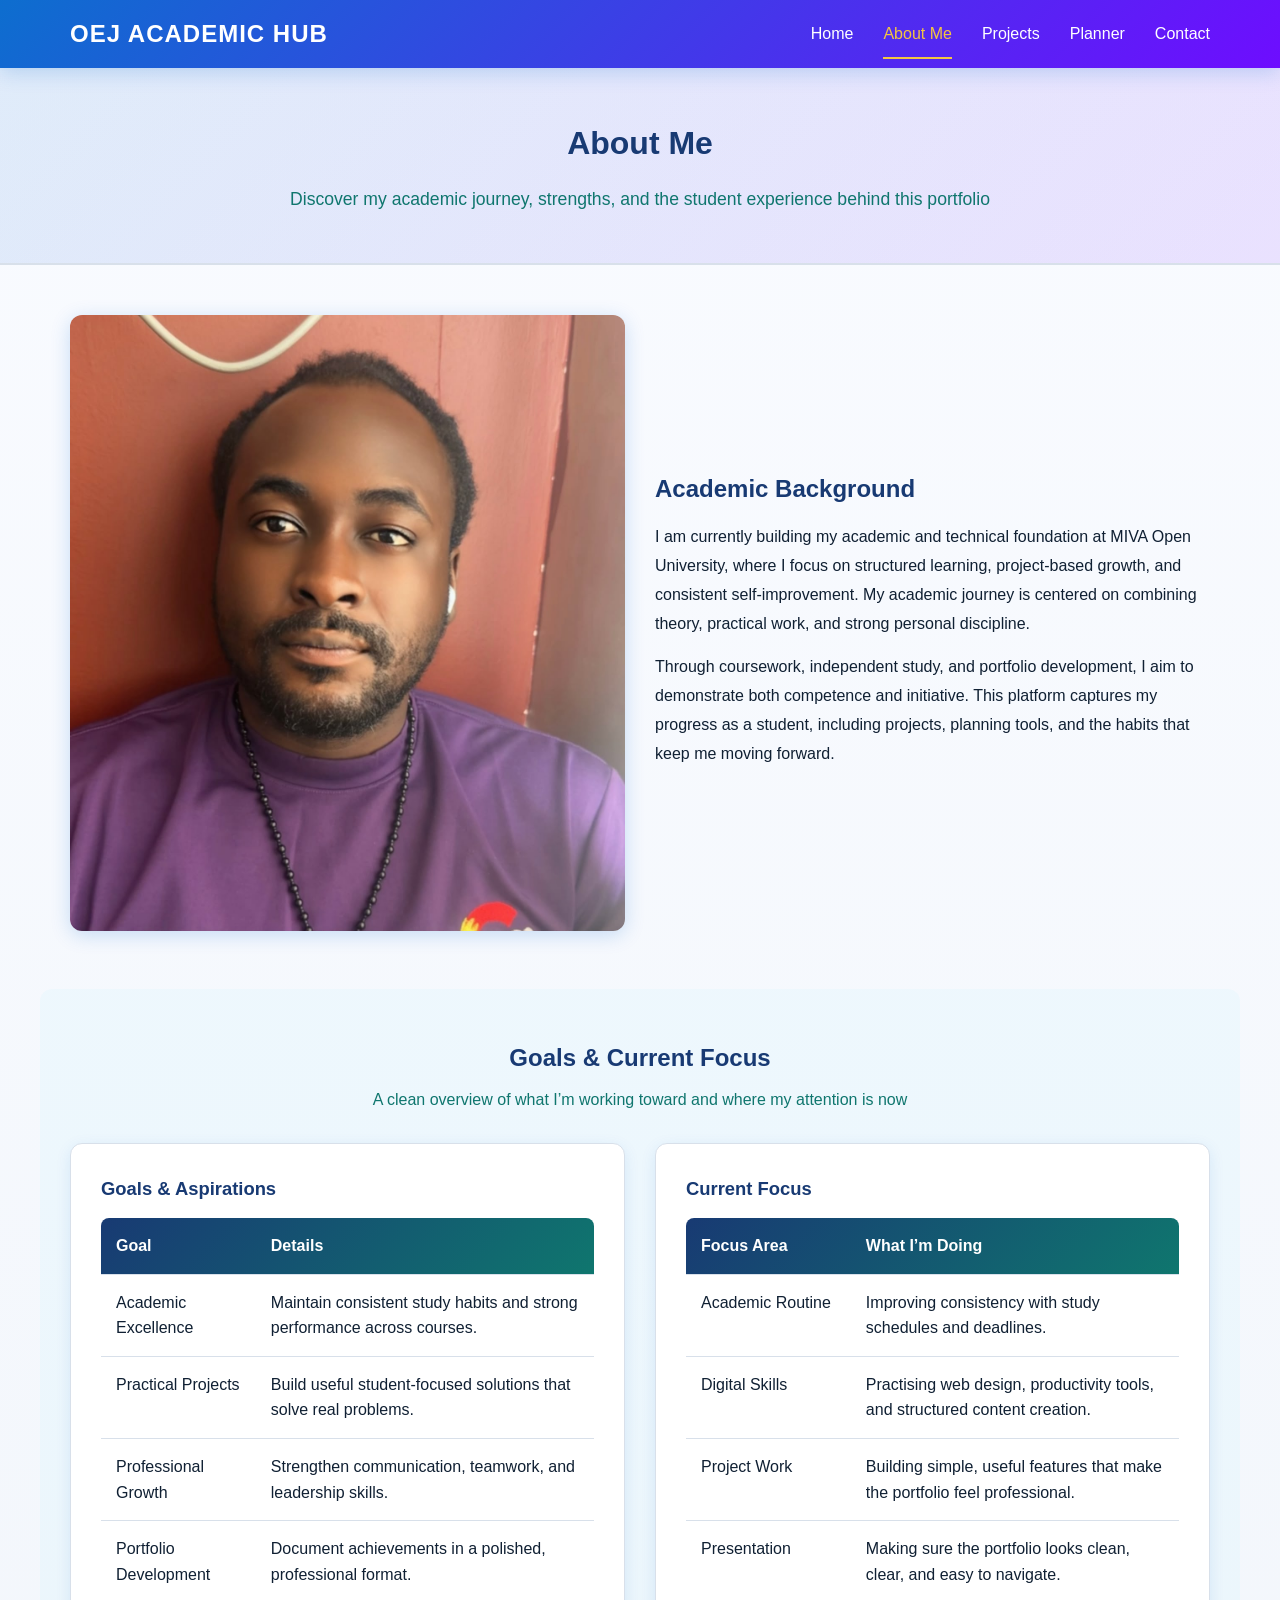
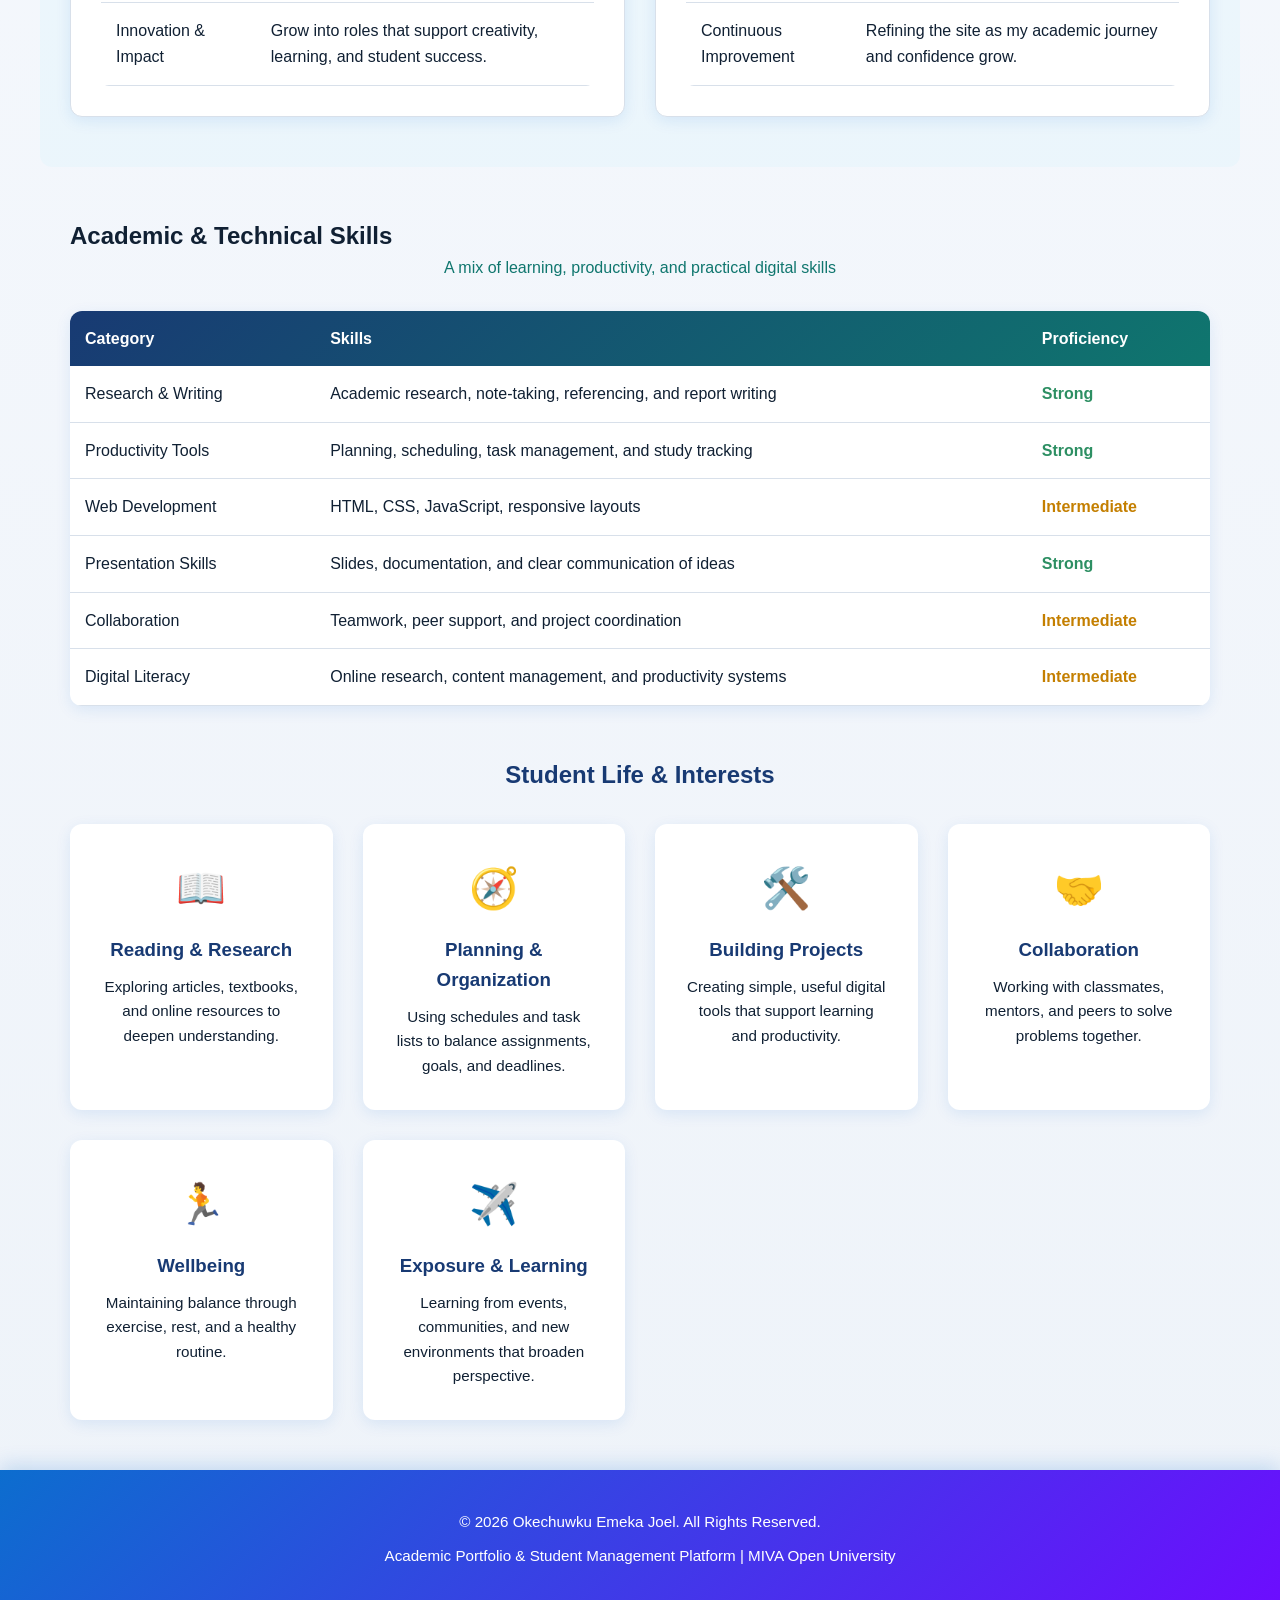
==== commit 33a73bcf: "Tabular about section layout" ====
--- a/about.html
+++ b/about.html
@@ -72,34 +72,78 @@
             </div>
         </section>
 
-        <!-- Career aspirations section -->
+        <!-- Goals and current focus tables section -->
         <section class="about-section alternate">
-            <div class="about-container">
-                <div class="about-text-column">
-                    <h2>Goals & Aspirations</h2>
-                    <p>
-                        My goal is to become a well-rounded graduate who can combine academic excellence with practical 
-                        output, leadership, and meaningful collaboration. I aspire to:
-                    </p>
-                    <ul class="aspirations-list">
-                        <li>Maintain a strong academic record and consistent study habits</li>
-                        <li>Build practical projects that solve real student and campus problems</li>
-                        <li>Develop leadership, teamwork, and communication skills</li>
-                        <li>Document achievements in a polished, professional portfolio</li>
-                        <li>Grow into roles that support innovation and student success</li>
-                    </ul>
-                </div>
-                
-                <div class="about-text-column">
-                    <h2>Current Focus</h2>
-                    <p>
-                        I’m currently refining my academic routine, strengthening my digital skills, and building projects that
-                        reflect consistent progress. My goal is to present work that feels clear, professional, and intentional.
-                    </p>
-                    <p>
-                        This portfolio is designed to show both who I am and how I work: with structure, steady improvement, and
-                        attention to detail.
-                    </p>
+            <h2 class="section-heading-center">Goals & Current Focus</h2>
+            <p class="section-subtitle">A clean overview of what I’m working toward and where my attention is now</p>
+
+            <div class="about-tables-grid">
+                <div class="table-card">
+                    <h3>Goals & Aspirations</h3>
+                    <table class="profile-table">
+                        <thead>
+                            <tr>
+                                <th>Goal</th>
+                                <th>Details</th>
+                            </tr>
+                        </thead>
+                        <tbody>
+                            <tr>
+                                <td>Academic Excellence</td>
+                                <td>Maintain consistent study habits and strong performance across courses.</td>
+                            </tr>
+                            <tr>
+                                <td>Practical Projects</td>
+                                <td>Build useful student-focused solutions that solve real problems.</td>
+                            </tr>
+                            <tr>
+                                <td>Professional Growth</td>
+                                <td>Strengthen communication, teamwork, and leadership skills.</td>
+                            </tr>
+                            <tr>
+                                <td>Portfolio Development</td>
+                                <td>Document achievements in a polished, professional format.</td>
+                            </tr>
+                            <tr>
+                                <td>Innovation & Impact</td>
+                                <td>Grow into roles that support creativity, learning, and student success.</td>
+                            </tr>
+                        </tbody>
+                    </table>
+                </div>
+
+                <div class="table-card">
+                    <h3>Current Focus</h3>
+                    <table class="profile-table">
+                        <thead>
+                            <tr>
+                                <th>Focus Area</th>
+                                <th>What I’m Doing</th>
+                            </tr>
+                        </thead>
+                        <tbody>
+                            <tr>
+                                <td>Academic Routine</td>
+                                <td>Improving consistency with study schedules and deadlines.</td>
+                            </tr>
+                            <tr>
+                                <td>Digital Skills</td>
+                                <td>Practising web design, productivity tools, and structured content creation.</td>
+                            </tr>
+                            <tr>
+                                <td>Project Work</td>
+                                <td>Building simple, useful features that make the portfolio feel professional.</td>
+                            </tr>
+                            <tr>
+                                <td>Presentation</td>
+                                <td>Making sure the portfolio looks clean, clear, and easy to navigate.</td>
+                            </tr>
+                            <tr>
+                                <td>Continuous Improvement</td>
+                                <td>Refining the site as my academic journey and confidence grow.</td>
+                            </tr>
+                        </tbody>
+                    </table>
                 </div>
             </div>
         </section>
--- a/css/style.css
+++ b/css/style.css
@@ -482,6 +482,59 @@
     margin-bottom: var(--spacing-lg);
 }
 
+/* About page tabular layout */
+.section-heading-center {
+    text-align: center;
+    color: var(--primary-color);
+    margin-bottom: var(--spacing-sm);
+    font-size: var(--font-size-lg);
+}
+
+.about-tables-grid {
+    display: grid;
+    grid-template-columns: repeat(auto-fit, minmax(320px, 1fr));
+    gap: var(--spacing-lg);
+}
+
+.table-card {
+    background: var(--light-text);
+    padding: var(--spacing-lg);
+    border-radius: var(--border-radius-lg);
+    box-shadow: 0 4px 15px rgba(0, 102, 204, 0.1);
+    border: 1px solid var(--border-color);
+}
+
+.table-card h3 {
+    color: var(--primary-color);
+    margin-bottom: var(--spacing-md);
+    font-size: 1.15rem;
+}
+
+.profile-table {
+    width: 100%;
+    border-collapse: collapse;
+    background: var(--light-text);
+    overflow: hidden;
+    border-radius: var(--border-radius-md);
+}
+
+.profile-table thead {
+    background: linear-gradient(135deg, var(--primary-color) 0%, var(--accent-color) 100%);
+    color: var(--light-text);
+}
+
+.profile-table th,
+.profile-table td {
+    padding: var(--spacing-md);
+    text-align: left;
+    vertical-align: top;
+    border-bottom: 1px solid var(--border-color);
+}
+
+.profile-table tbody tr:hover {
+    background: rgba(0, 212, 255, 0.05);
+}
+
 /* Skills table styling */
 .skills-table {
     width: 100%;
